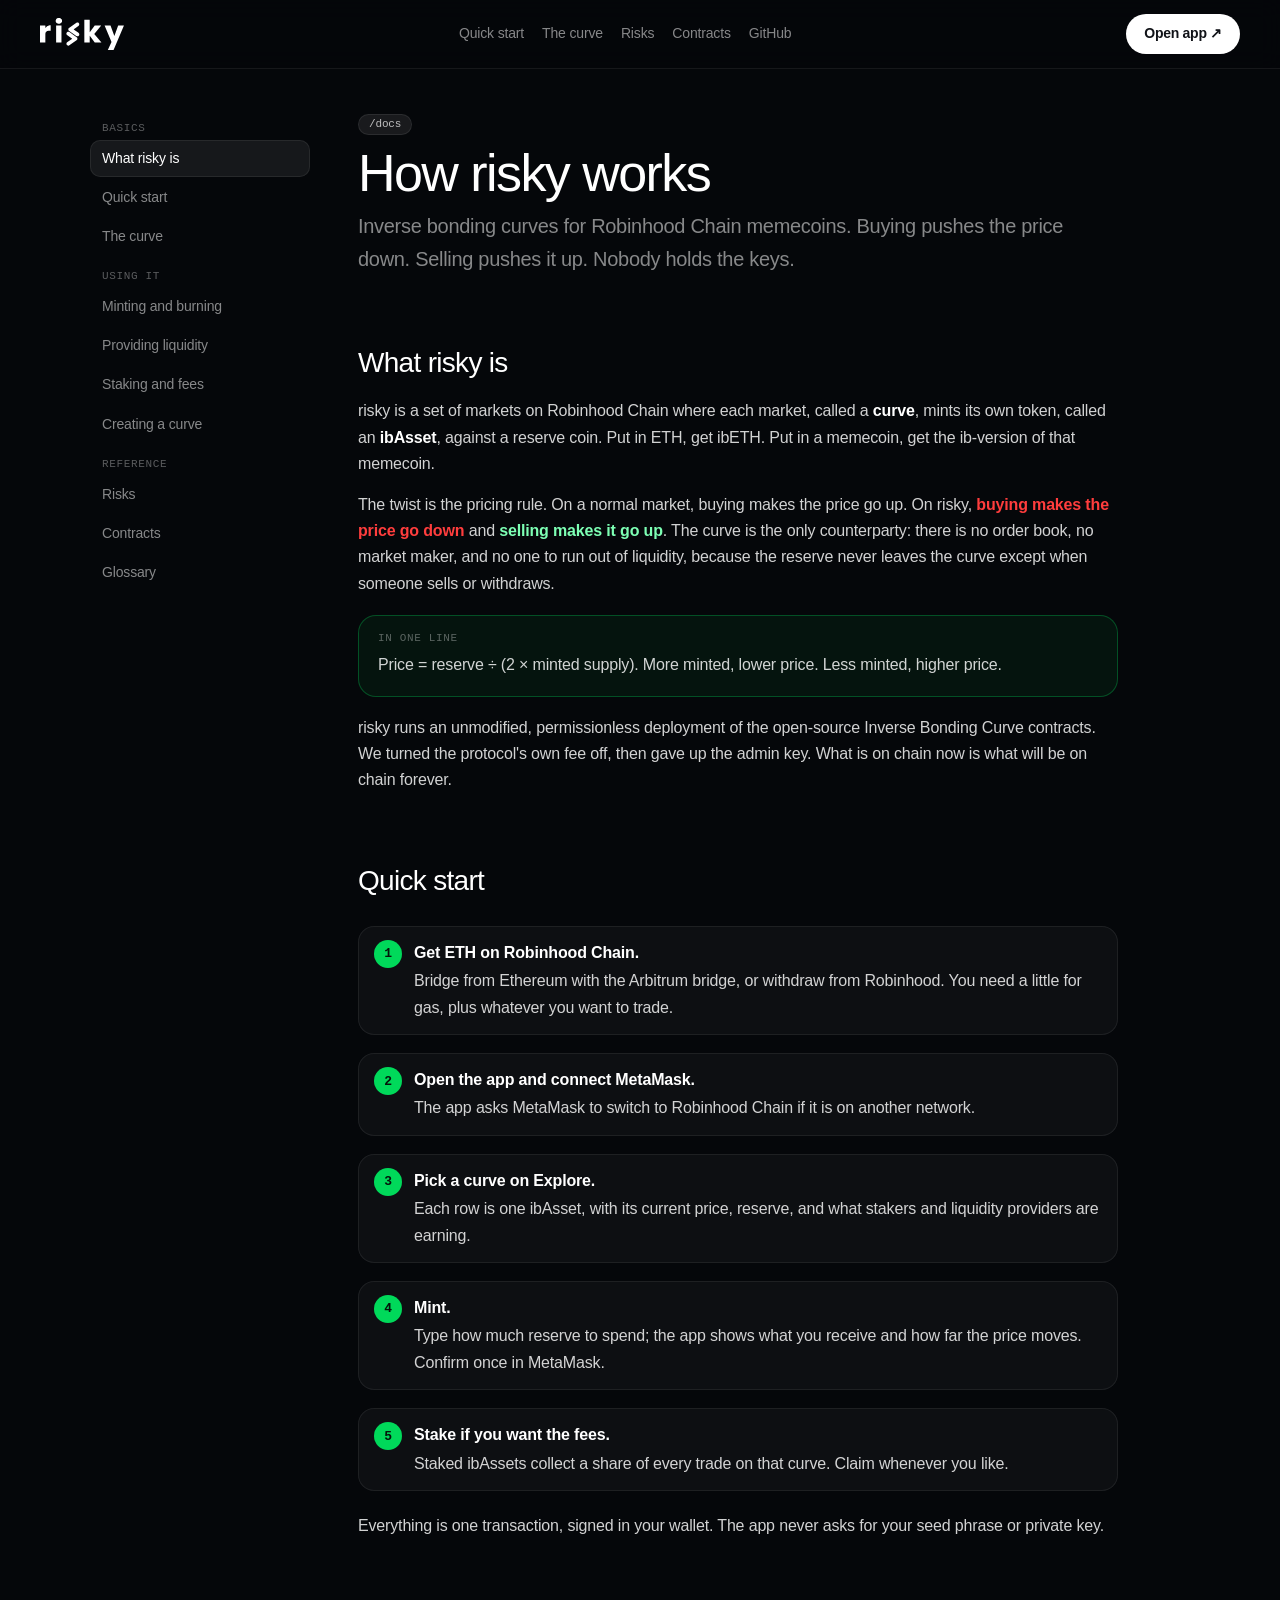
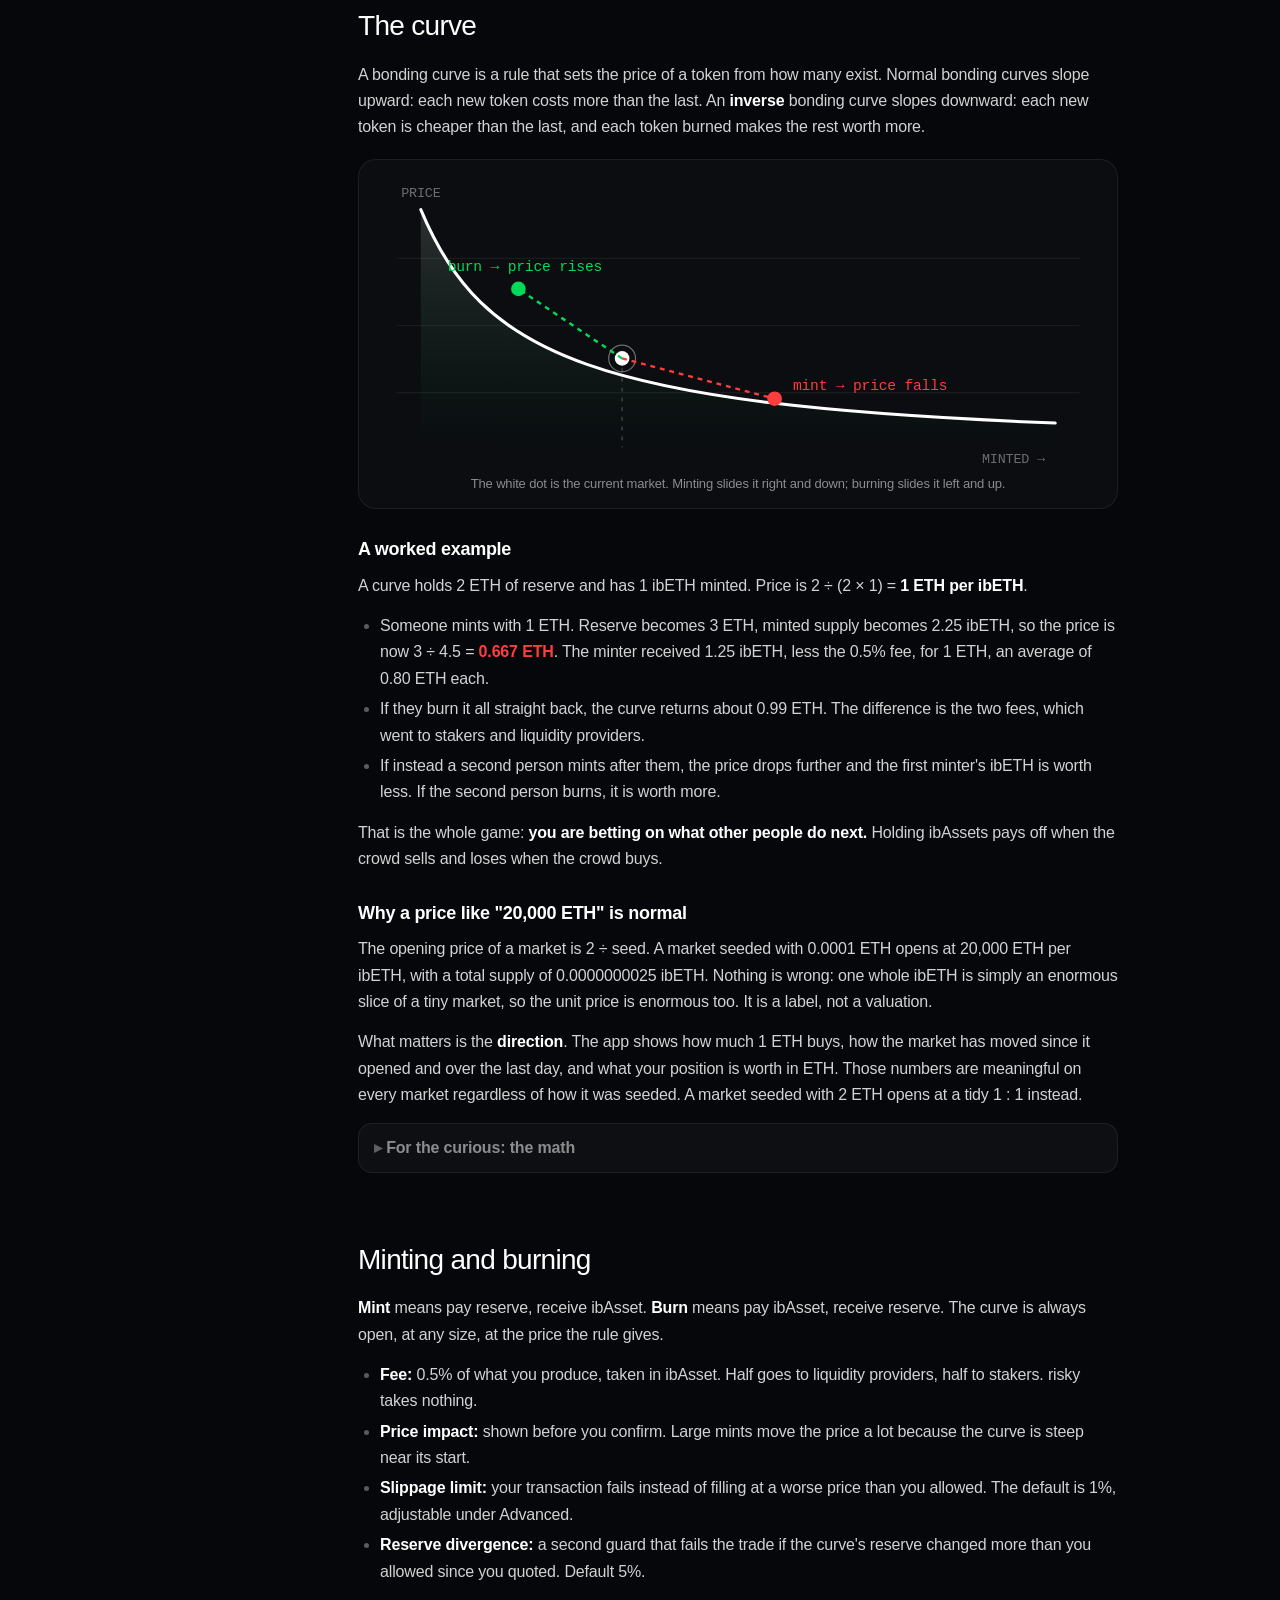
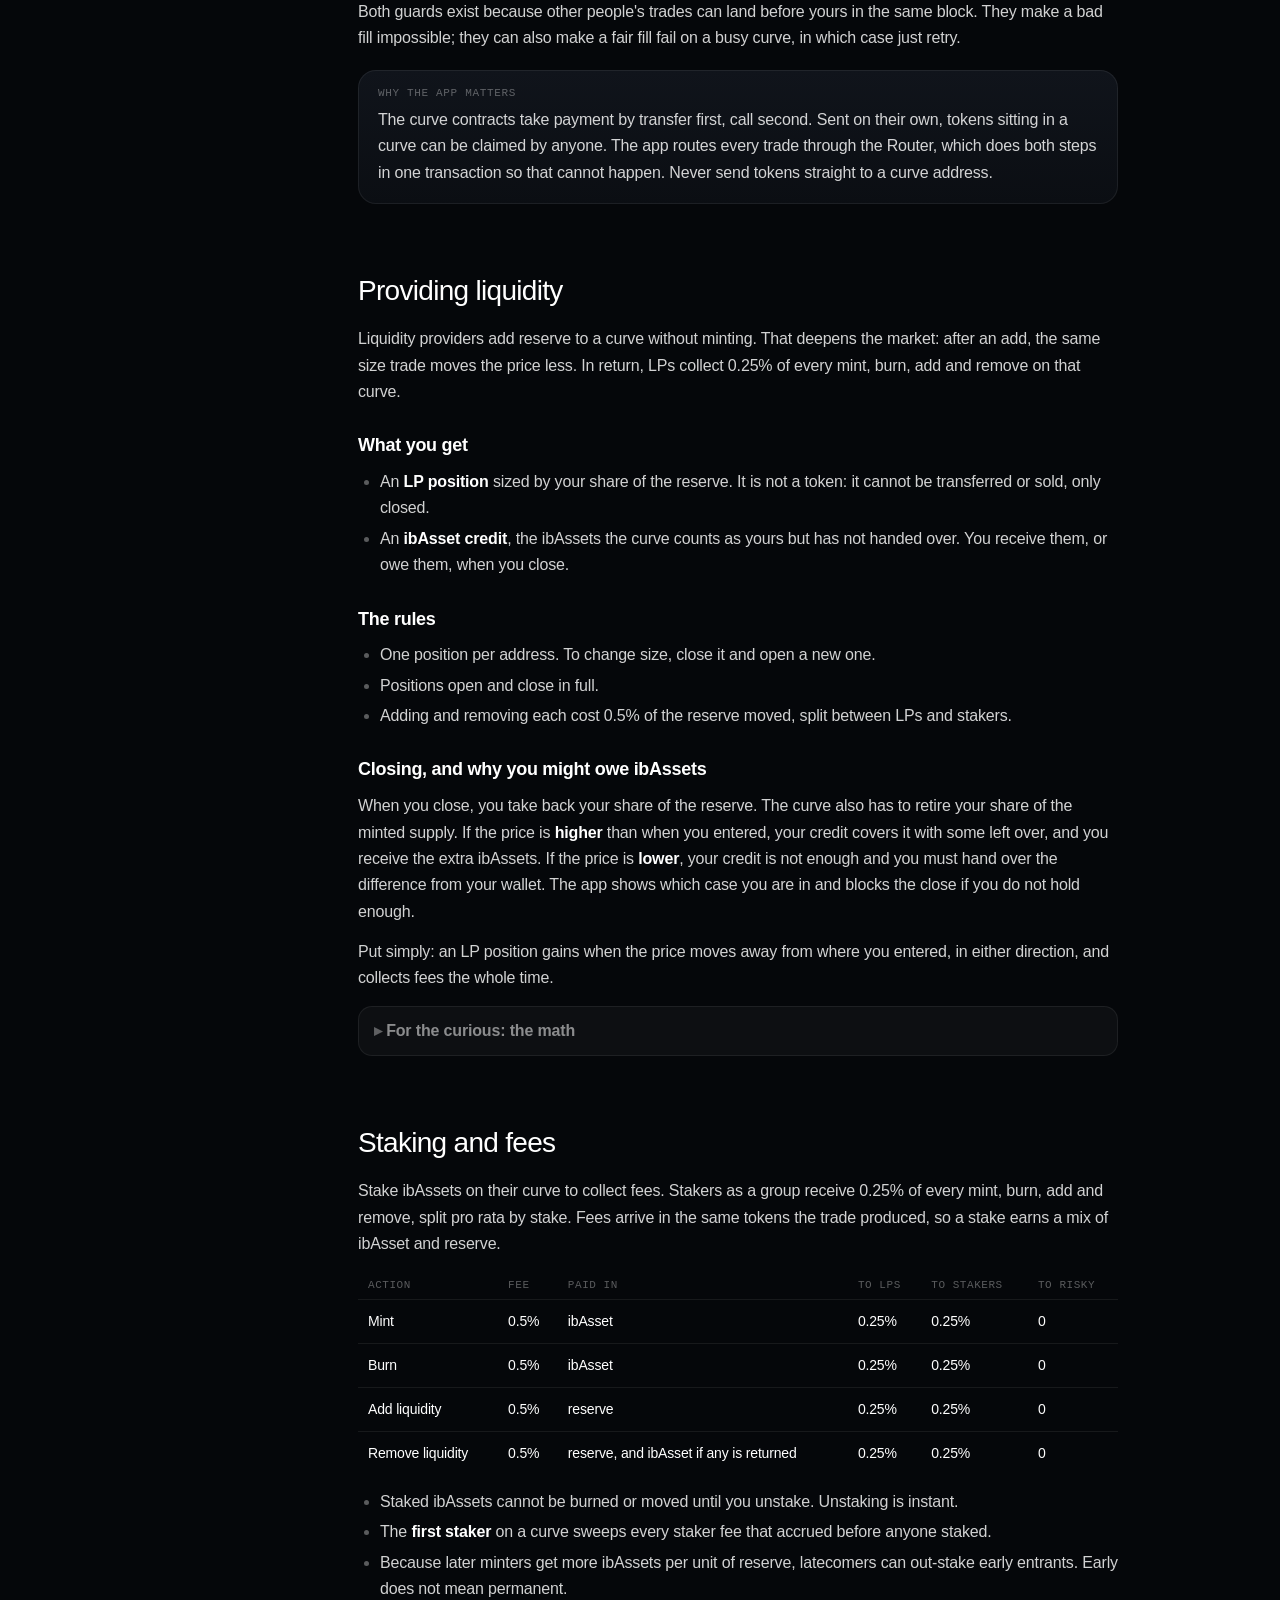
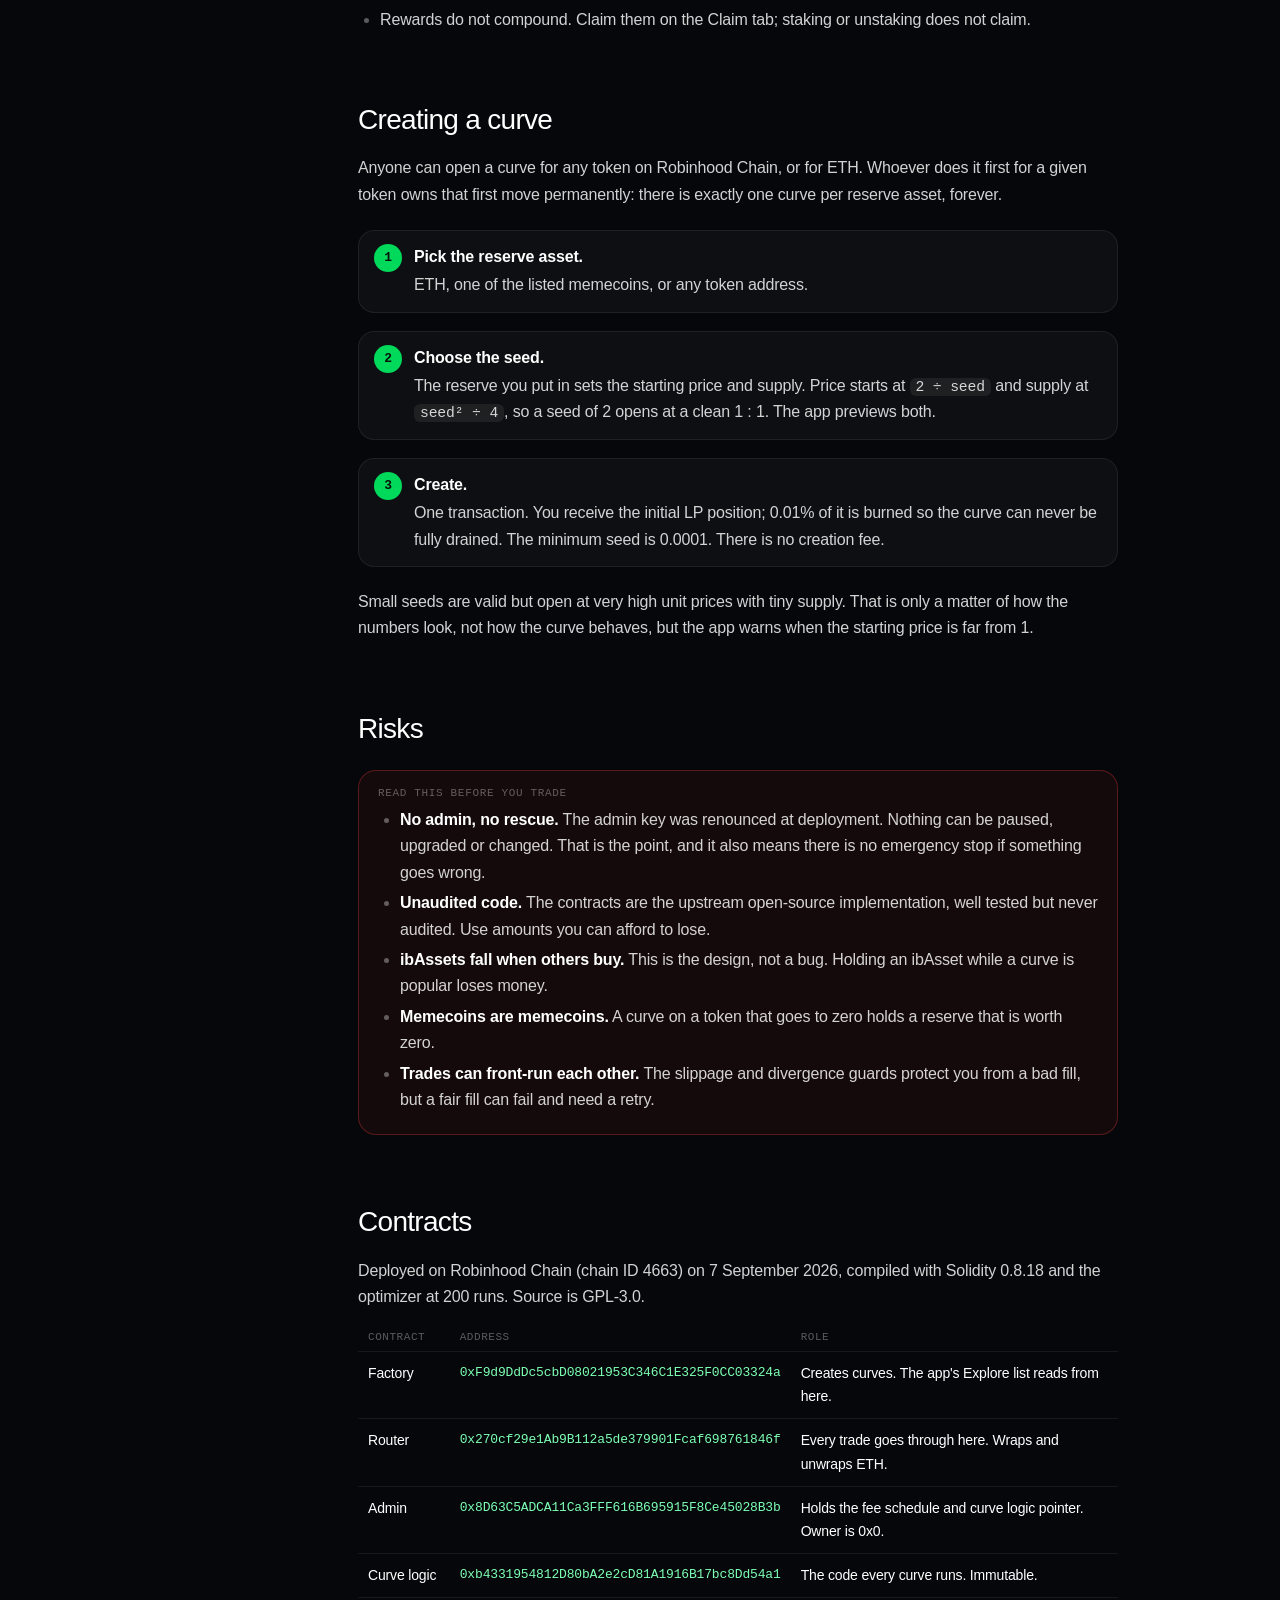
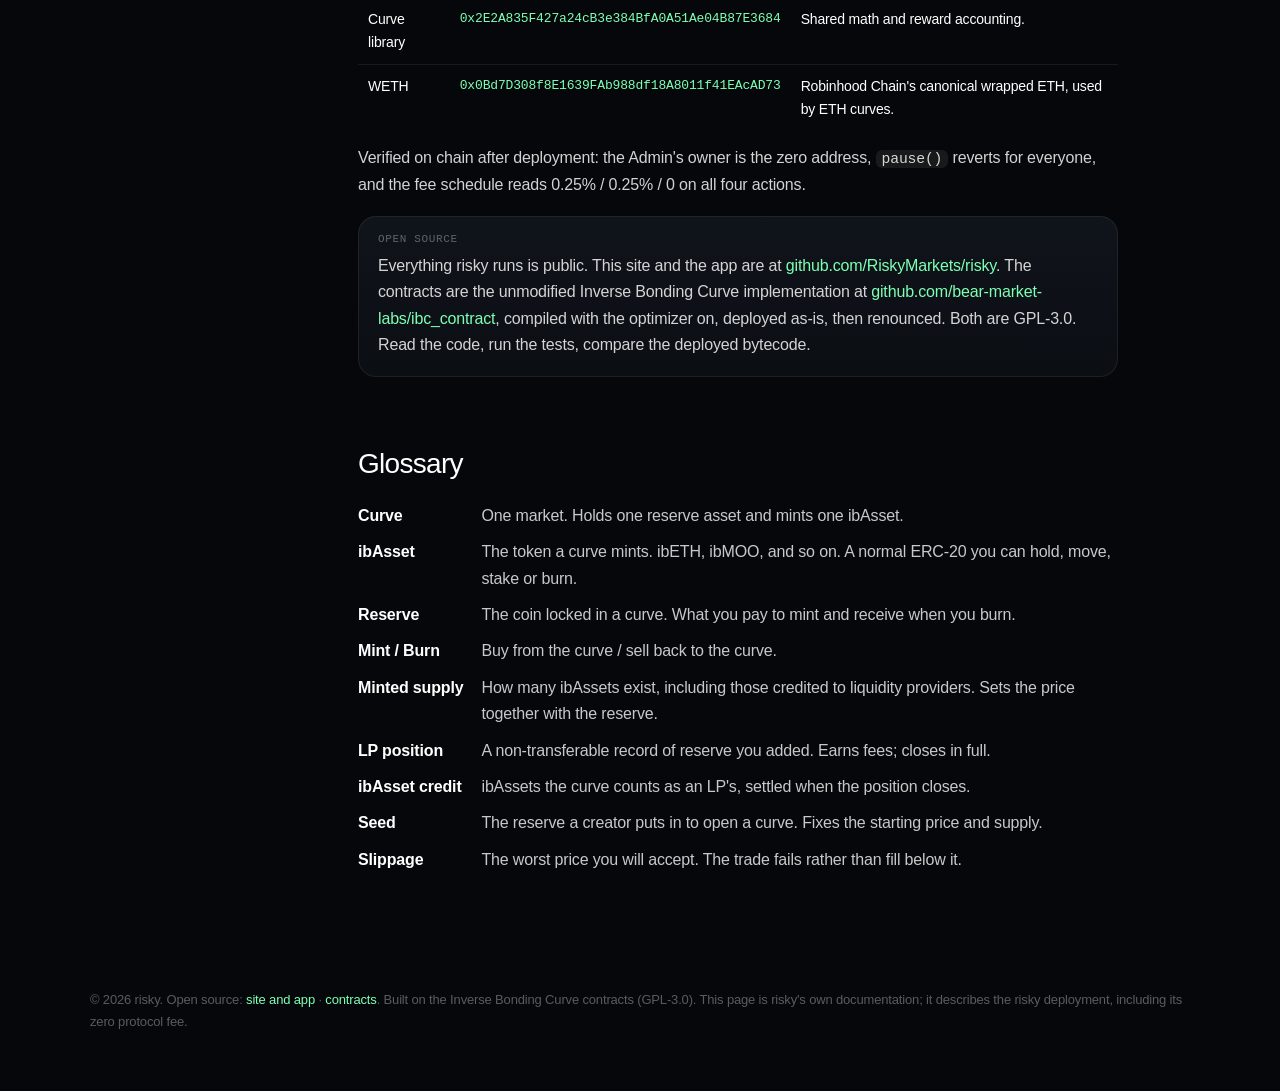
==== docs/index.html @ ff9a8897 "risky: landing page, app, and docs" ====
<!DOCTYPE html>
<html lang="en">
<head>
<meta charset="UTF-8" />
<meta name="viewport" content="width=device-width, initial-scale=1" />
<title>risky · Docs</title>
<meta name="description" content="How risky works: inverse bonding curves for Robinhood Chain memecoins, explained in plain language." />
<link rel="icon" href="../favicon.svg" type="image/svg+xml" />
<meta name="theme-color" content="#05070a" />
<style>
  :root { --green:#00d95a; --mint:#7dffb4; --red:#ff3d3d; --ink:#05070a; --panel:#0b0e13; --line:rgba(255,255,255,.07); --text:#fff; --dim:rgba(255,255,255,.52); --faint:rgba(255,255,255,.34);
    --sans:-apple-system,BlinkMacSystemFont,"Segoe UI",Inter,Helvetica,Arial,sans-serif; --mono:ui-monospace,SFMono-Regular,Menlo,monospace; }
  * { box-sizing:border-box; }
  body { margin:0; background:var(--ink); color:var(--text); font:16px/1.65 var(--sans); letter-spacing:-0.01em; -webkit-font-smoothing:antialiased; }
  a { color:var(--mint); text-decoration:none; } a:hover { text-decoration:underline; }
  .sprite { position:absolute; width:0; height:0; overflow:hidden; }
  .bar { position:sticky; top:0; z-index:5; display:flex; align-items:center; justify-content:space-between; gap:16px; padding:14px clamp(18px,4vw,40px); background:rgba(5,7,10,.85); backdrop-filter:blur(12px); border-bottom:1px solid var(--line); }
  .bar__logo svg { width:84px; height:auto; fill:#fff; display:block; }
  .bar__links { display:flex; gap:18px; font-size:14px; color:var(--dim); }
  .bar__links a { color:var(--dim); } .bar__links a:hover { color:#fff; text-decoration:none; }
  .btn { display:inline-flex; align-items:center; gap:8px; height:40px; padding:0 18px; border-radius:999px; background:#fff; color:#111318; font-weight:600; font-size:14px; letter-spacing:-0.02em; }
  .btn:hover { background:#f1f2f5; text-decoration:none; }
  .wrap { display:grid; grid-template-columns:220px minmax(0,1fr); gap:48px; max-width:1180px; margin:0 auto; padding:40px clamp(18px,4vw,40px) 100px; }
  .toc { position:sticky; top:84px; align-self:start; display:flex; flex-direction:column; gap:2px; font-size:14px; }
  .toc a { padding:7px 12px; border-radius:10px; color:var(--dim); } .toc a:hover { background:rgba(255,255,255,.05); color:#fff; text-decoration:none; }
  .toc a.is-active { color:#fff; background:rgba(255,255,255,.07); box-shadow:inset 0 0 0 1px var(--line); }
  .toc__head { margin:14px 12px 4px; font:500 11px/1 var(--mono); letter-spacing:.06em; text-transform:uppercase; color:var(--faint); }
  .doc { max-width:760px; }
  h1 { margin:0 0 8px; font-size:clamp(34px,4.5vw,52px); font-weight:500; letter-spacing:-0.03em; line-height:1.1; }
  .lede { font-size:20px; color:var(--dim); margin:0 0 40px; letter-spacing:-0.015em; }
  h2 { margin:56px 0 12px; padding-top:8px; font-size:28px; font-weight:500; letter-spacing:-0.025em; scroll-margin-top:90px; }
  h3 { margin:26px 0 8px; font-size:18px; font-weight:600; letter-spacing:-0.015em; }
  p { margin:0 0 14px; color:rgba(255,255,255,.82); }
  ul, ol { margin:0 0 14px; padding-left:22px; color:rgba(255,255,255,.82); } li { margin:4px 0; }
  li::marker { color:var(--faint); }
  b { font-weight:600; color:#fff; }
  code { font:0.92em var(--mono); padding:1px 6px; border-radius:6px; background:rgba(255,255,255,.07); }
  .kicker { display:inline-block; margin-bottom:10px; padding:5px 11px; border-radius:999px; background:rgba(255,255,255,.08); box-shadow:inset 0 0 0 1px rgba(255,255,255,.08); font:500 11px/1 var(--mono); color:rgba(255,255,255,.72); }
  .card { margin:18px 0; padding:18px 20px; border-radius:18px; background:linear-gradient(180deg,#10141b,var(--panel)); box-shadow:inset 0 0 0 1px var(--line); }
  .card--green { box-shadow:inset 0 0 0 1px rgba(0,217,90,.3); background:rgba(0,217,90,.06); }
  .card--red { box-shadow:inset 0 0 0 1px rgba(255,61,61,.3); background:rgba(255,61,61,.06); }
  .card p:last-child, .card ul:last-child { margin-bottom:0; }
  .card__label { font:500 11px/1 var(--mono); letter-spacing:.06em; text-transform:uppercase; color:var(--faint); margin-bottom:8px; }
  .steps { counter-reset:s; list-style:none; padding:0; margin:18px 0; display:grid; gap:10px; }
  .steps li { position:relative; padding:14px 16px 14px 56px; border-radius:16px; background:rgba(255,255,255,.035); box-shadow:inset 0 0 0 1px var(--line); }
  .steps li::before { counter-increment:s; content:counter(s); position:absolute; left:16px; top:14px; width:28px; height:28px; border-radius:50%; display:grid; place-items:center; background:var(--green); color:#04140a; font:700 13px/1 var(--mono); }
  .steps b { display:block; margin-bottom:2px; }
  .math { margin:14px 0; padding:14px 18px; border-radius:14px; background:#070a0e; box-shadow:inset 0 0 0 1px var(--line); font:15px/1.8 var(--mono); color:rgba(255,255,255,.85); overflow-x:auto; }
  .math small { display:block; color:var(--faint); font-family:var(--sans); font-size:13px; }
  details { margin:14px 0; border-radius:14px; background:rgba(255,255,255,.03); box-shadow:inset 0 0 0 1px var(--line); }
  summary { cursor:pointer; padding:12px 16px; font-weight:600; color:var(--dim); list-style:none; } summary::-webkit-details-marker { display:none; }
  summary::before { content:"▸ "; color:var(--faint); } details[open] summary::before { content:"▾ "; }
  details > :not(summary) { padding:0 16px; } details > :last-child:not(summary) { padding-bottom:14px; }
  table { width:100%; border-collapse:collapse; margin:14px 0; font-size:14px; }
  th { text-align:left; padding:8px 10px; font:500 11px/1 var(--mono); letter-spacing:.05em; text-transform:uppercase; color:var(--faint); border-bottom:1px solid var(--line); }
  td { padding:10px; border-bottom:1px solid var(--line); vertical-align:top; } td.mono { font-family:var(--mono); font-size:13px; }
  tr:last-child td { border-bottom:0; }
  .up { color:var(--mint); } .down { color:var(--red); }
  figure { margin:18px 0; padding:14px; border-radius:18px; background:rgba(255,255,255,.025); box-shadow:inset 0 0 0 1px var(--line); }
  figure svg { display:block; width:100%; height:auto; } figcaption { margin-top:8px; font-size:13px; color:var(--dim); text-align:center; }
  dl.gloss { display:grid; grid-template-columns:max-content 1fr; gap:10px 18px; } dl.gloss dt { font-weight:600; } dl.gloss dd { margin:0; color:rgba(255,255,255,.78); }
  footer { max-width:1180px; margin:0 auto; padding:0 clamp(18px,4vw,40px) 60px; color:var(--faint); font-size:13px; }
  @media (max-width:860px) { .wrap { grid-template-columns:minmax(0,1fr); gap:24px; } .toc { position:static; flex-direction:row; flex-wrap:wrap; } .toc__head { display:none; } dl.gloss { grid-template-columns:1fr; } }
</style>
</head>
<body>
<svg class="sprite" aria-hidden="true"><defs><g id="riskyMark"></g></defs></svg>

<header class="bar">
  <a class="bar__logo" href="../" aria-label="risky home"><svg viewBox="0 0 761 296" aria-hidden="true"><use href="#riskyMark" /></svg></a>
  <nav class="bar__links"><a href="#start">Quick start</a><a href="#curve">The curve</a><a href="#risks">Risks</a><a href="#contracts">Contracts</a><a href="https://github.com/RiskyMarkets/risky" target="_blank" rel="noopener">GitHub</a></nav>
  <a class="btn" href="../app/">Open app ↗</a>
</header>

<div class="wrap">
  <nav class="toc" id="toc">
    <span class="toc__head">Basics</span>
    <a href="#what">What risky is</a>
    <a href="#start">Quick start</a>
    <a href="#curve">The curve</a>
    <span class="toc__head">Using it</span>
    <a href="#mint">Minting and burning</a>
    <a href="#lp">Providing liquidity</a>
    <a href="#stake">Staking and fees</a>
    <a href="#create">Creating a curve</a>
    <span class="toc__head">Reference</span>
    <a href="#risks">Risks</a>
    <a href="#contracts">Contracts</a>
    <a href="#glossary">Glossary</a>
  </nav>

  <main class="doc">
    <span class="kicker">/docs</span>
    <h1>How risky works</h1>
    <p class="lede">Inverse bonding curves for Robinhood Chain memecoins. Buying pushes the price down. Selling pushes it up. Nobody holds the keys.</p>

    <h2 id="what">What risky is</h2>
    <p>risky is a set of markets on Robinhood Chain where each market, called a <b>curve</b>, mints its own token, called an <b>ibAsset</b>, against a reserve coin. Put in ETH, get ibETH. Put in a memecoin, get the ib-version of that memecoin.</p>
    <p>The twist is the pricing rule. On a normal market, buying makes the price go up. On risky, <b class="down">buying makes the price go down</b> and <b class="up">selling makes it go up</b>. The curve is the only counterparty: there is no order book, no market maker, and no one to run out of liquidity, because the reserve never leaves the curve except when someone sells or withdraws.</p>
    <div class="card card--green"><div class="card__label">In one line</div><p>Price = reserve ÷ (2 × minted supply). More minted, lower price. Less minted, higher price.</p></div>
    <p>risky runs an unmodified, permissionless deployment of the open-source Inverse Bonding Curve contracts. We turned the protocol's own fee off, then gave up the admin key. What is on chain now is what will be on chain forever.</p>

    <h2 id="start">Quick start</h2>
    <ol class="steps">
      <li><b>Get ETH on Robinhood Chain.</b> Bridge from Ethereum with the Arbitrum bridge, or withdraw from Robinhood. You need a little for gas, plus whatever you want to trade.</li>
      <li><b>Open the app and connect MetaMask.</b> The app asks MetaMask to switch to Robinhood Chain if it is on another network.</li>
      <li><b>Pick a curve on Explore.</b> Each row is one ibAsset, with its current price, reserve, and what stakers and liquidity providers are earning.</li>
      <li><b>Mint.</b> Type how much reserve to spend; the app shows what you receive and how far the price moves. Confirm once in MetaMask.</li>
      <li><b>Stake if you want the fees.</b> Staked ibAssets collect a share of every trade on that curve. Claim whenever you like.</li>
    </ol>
    <p>Everything is one transaction, signed in your wallet. The app never asks for your seed phrase or private key.</p>

    <h2 id="curve">The curve</h2>
    <p>A bonding curve is a rule that sets the price of a token from how many exist. Normal bonding curves slope upward: each new token costs more than the last. An <b>inverse</b> bonding curve slopes downward: each new token is cheaper than the last, and each token burned makes the rest worth more.</p>
    <figure>
      <svg viewBox="0 0 600 240" aria-hidden="true">
        <defs><linearGradient id="g" x1="0" y1="0" x2="0" y2="1"><stop offset="0" stop-color="#fff" stop-opacity=".14"/><stop offset="1" stop-color="#00d95a" stop-opacity="0"/></linearGradient></defs>
        <g stroke="rgba(255,255,255,.06)"><line x1="20" x2="580" y1="70" y2="70"/><line x1="20" x2="580" y1="125" y2="125"/><line x1="20" x2="580" y1="180" y2="180"/></g>
        <path d="M40 30 C 90 150, 180 190, 560 205 L560 225 L40 225 Z" fill="url(#g)"/>
        <path d="M40 30 C 90 150, 180 190, 560 205" fill="none" stroke="#fff" stroke-width="2.5" stroke-linecap="round"/>
        <line x1="205" y1="152" x2="205" y2="225" stroke="rgba(255,255,255,.25)" stroke-dasharray="3 5"/>
        <circle cx="205" cy="152" r="6" fill="#fff"/><circle cx="205" cy="152" r="11" fill="none" stroke="rgba(255,255,255,.4)"/>
        <line x1="205" y1="152" x2="330" y2="185" stroke="#ff3d3d" stroke-width="2" stroke-dasharray="4 4"/><circle cx="330" cy="185" r="6" fill="#ff3d3d"/>
        <text x="345" y="178" fill="#ff3d3d" font-size="12" font-family="ui-monospace,Menlo,monospace">mint → price falls</text>
        <line x1="205" y1="152" x2="120" y2="95" stroke="#00d95a" stroke-width="2" stroke-dasharray="4 4"/><circle cx="120" cy="95" r="6" fill="#00d95a"/>
        <text x="62" y="80" fill="#00d95a" font-size="12" font-family="ui-monospace,Menlo,monospace">burn → price rises</text>
        <text x="24" y="20" fill="rgba(255,255,255,.4)" font-size="11" font-family="ui-monospace,Menlo,monospace">PRICE</text>
        <text x="500" y="238" fill="rgba(255,255,255,.4)" font-size="11" font-family="ui-monospace,Menlo,monospace">MINTED →</text>
      </svg>
      <figcaption>The white dot is the current market. Minting slides it right and down; burning slides it left and up.</figcaption>
    </figure>
    <h3>A worked example</h3>
    <p>A curve holds 2 ETH of reserve and has 1 ibETH minted. Price is 2 ÷ (2 × 1) = <b>1 ETH per ibETH</b>.</p>
    <ul>
      <li>Someone mints with 1 ETH. Reserve becomes 3 ETH, minted supply becomes 2.25 ibETH, so the price is now 3 ÷ 4.5 = <b class="down">0.667 ETH</b>. The minter received 1.25 ibETH, less the 0.5% fee, for 1 ETH, an average of 0.80 ETH each.</li>
      <li>If they burn it all straight back, the curve returns about 0.99 ETH. The difference is the two fees, which went to stakers and liquidity providers.</li>
      <li>If instead a second person mints after them, the price drops further and the first minter's ibETH is worth less. If the second person burns, it is worth more.</li>
    </ul>
    <p>That is the whole game: <b>you are betting on what other people do next.</b> Holding ibAssets pays off when the crowd sells and loses when the crowd buys.</p>
    <h3>Why a price like "20,000 ETH" is normal</h3>
    <p>The opening price of a market is 2 ÷ seed. A market seeded with 0.0001 ETH opens at 20,000 ETH per ibETH, with a total supply of 0.0000000025 ibETH. Nothing is wrong: one whole ibETH is simply an enormous slice of a tiny market, so the unit price is enormous too. It is a label, not a valuation.</p>
    <p>What matters is the <b>direction</b>. The app shows how much 1 ETH buys, how the market has moved since it opened and over the last day, and what your position is worth in ETH. Those numbers are meaningful on every market regardless of how it was seeded. A market seeded with 2 ETH opens at a tidy 1 : 1 instead.</p>
    <details><summary>For the curious: the math</summary>
      <p>Every risky curve uses a utilization of ½, which fixes the shape. With reserve <code>R</code> and minted supply <code>S</code>:</p>
      <div class="math">price = R ÷ (2·S)<br>invariant = R ÷ √S &nbsp;<small>unchanged by mints and burns; updated by liquidity moves</small></div>
      <p>Minting with <code>ΔR</code> reserve creates <code>ΔS = S·((1 + ΔR/R)² − 1)</code> new ibAssets. Burning <code>ΔS</code> ibAssets returns <code>ΔR = R·(1 − √(1 − ΔS/S))</code> reserve. Both are exactly what the app quotes before the fee.</p>
    </details>

    <h2 id="mint">Minting and burning</h2>
    <p><b>Mint</b> means pay reserve, receive ibAsset. <b>Burn</b> means pay ibAsset, receive reserve. The curve is always open, at any size, at the price the rule gives.</p>
    <ul>
      <li><b>Fee:</b> 0.5% of what you produce, taken in ibAsset. Half goes to liquidity providers, half to stakers. risky takes nothing.</li>
      <li><b>Price impact:</b> shown before you confirm. Large mints move the price a lot because the curve is steep near its start.</li>
      <li><b>Slippage limit:</b> your transaction fails instead of filling at a worse price than you allowed. The default is 1%, adjustable under Advanced.</li>
      <li><b>Reserve divergence:</b> a second guard that fails the trade if the curve's reserve changed more than you allowed since you quoted. Default 5%.</li>
    </ul>
    <p>Both guards exist because other people's trades can land before yours in the same block. They make a bad fill impossible; they can also make a fair fill fail on a busy curve, in which case just retry.</p>
    <div class="card"><div class="card__label">Why the app matters</div><p>The curve contracts take payment by transfer first, call second. Sent on their own, tokens sitting in a curve can be claimed by anyone. The app routes every trade through the Router, which does both steps in one transaction so that cannot happen. Never send tokens straight to a curve address.</p></div>

    <h2 id="lp">Providing liquidity</h2>
    <p>Liquidity providers add reserve to a curve without minting. That deepens the market: after an add, the same size trade moves the price less. In return, LPs collect 0.25% of every mint, burn, add and remove on that curve.</p>
    <h3>What you get</h3>
    <ul>
      <li>An <b>LP position</b> sized by your share of the reserve. It is not a token: it cannot be transferred or sold, only closed.</li>
      <li>An <b>ibAsset credit</b>, the ibAssets the curve counts as yours but has not handed over. You receive them, or owe them, when you close.</li>
    </ul>
    <h3>The rules</h3>
    <ul>
      <li>One position per address. To change size, close it and open a new one.</li>
      <li>Positions open and close in full.</li>
      <li>Adding and removing each cost 0.5% of the reserve moved, split between LPs and stakers.</li>
    </ul>
    <h3>Closing, and why you might owe ibAssets</h3>
    <p>When you close, you take back your share of the reserve. The curve also has to retire your share of the minted supply. If the price is <b>higher</b> than when you entered, your credit covers it with some left over, and you receive the extra ibAssets. If the price is <b>lower</b>, your credit is not enough and you must hand over the difference from your wallet. The app shows which case you are in and blocks the close if you do not hold enough.</p>
    <p>Put simply: an LP position gains when the price moves away from where you entered, in either direction, and collects fees the whole time.</p>
    <details><summary>For the curious: the math</summary>
      <p>Adding <code>ΔR</code> reserve to a curve with total LP supply <code>L</code> mints <code>ΔL = (ΔR/R)·L</code> LP units and credits <code>ΔS = (ΔR/R)·S</code> ibAssets. Price does not change. Closing <code>ΔL</code> returns <code>(ΔL/L)·R</code> reserve and retires <code>(ΔL/L)·S</code> ibAssets; the gap between that and your credit is what you receive or owe.</p>
    </details>

    <h2 id="stake">Staking and fees</h2>
    <p>Stake ibAssets on their curve to collect fees. Stakers as a group receive 0.25% of every mint, burn, add and remove, split pro rata by stake. Fees arrive in the same tokens the trade produced, so a stake earns a mix of ibAsset and reserve.</p>
    <table>
      <thead><tr><th>Action</th><th>Fee</th><th>Paid in</th><th>To LPs</th><th>To stakers</th><th>To risky</th></tr></thead>
      <tbody>
        <tr><td>Mint</td><td>0.5%</td><td>ibAsset</td><td>0.25%</td><td>0.25%</td><td>0</td></tr>
        <tr><td>Burn</td><td>0.5%</td><td>ibAsset</td><td>0.25%</td><td>0.25%</td><td>0</td></tr>
        <tr><td>Add liquidity</td><td>0.5%</td><td>reserve</td><td>0.25%</td><td>0.25%</td><td>0</td></tr>
        <tr><td>Remove liquidity</td><td>0.5%</td><td>reserve, and ibAsset if any is returned</td><td>0.25%</td><td>0.25%</td><td>0</td></tr>
      </tbody>
    </table>
    <ul>
      <li>Staked ibAssets cannot be burned or moved until you unstake. Unstaking is instant.</li>
      <li>The <b>first staker</b> on a curve sweeps every staker fee that accrued before anyone staked.</li>
      <li>Because later minters get more ibAssets per unit of reserve, latecomers can out-stake early entrants. Early does not mean permanent.</li>
      <li>Rewards do not compound. Claim them on the Claim tab; staking or unstaking does not claim.</li>
    </ul>

    <h2 id="create">Creating a curve</h2>
    <p>Anyone can open a curve for any token on Robinhood Chain, or for ETH. Whoever does it first for a given token owns that first move permanently: there is exactly one curve per reserve asset, forever.</p>
    <ol class="steps">
      <li><b>Pick the reserve asset.</b> ETH, one of the listed memecoins, or any token address.</li>
      <li><b>Choose the seed.</b> The reserve you put in sets the starting price and supply. Price starts at <code>2 ÷ seed</code> and supply at <code>seed² ÷ 4</code>, so a seed of 2 opens at a clean 1 : 1. The app previews both.</li>
      <li><b>Create.</b> One transaction. You receive the initial LP position; 0.01% of it is burned so the curve can never be fully drained. The minimum seed is 0.0001. There is no creation fee.</li>
    </ol>
    <p>Small seeds are valid but open at very high unit prices with tiny supply. That is only a matter of how the numbers look, not how the curve behaves, but the app warns when the starting price is far from 1.</p>

    <h2 id="risks">Risks</h2>
    <div class="card card--red"><div class="card__label">Read this before you trade</div>
      <ul>
        <li><b>No admin, no rescue.</b> The admin key was renounced at deployment. Nothing can be paused, upgraded or changed. That is the point, and it also means there is no emergency stop if something goes wrong.</li>
        <li><b>Unaudited code.</b> The contracts are the upstream open-source implementation, well tested but never audited. Use amounts you can afford to lose.</li>
        <li><b>ibAssets fall when others buy.</b> This is the design, not a bug. Holding an ibAsset while a curve is popular loses money.</li>
        <li><b>Memecoins are memecoins.</b> A curve on a token that goes to zero holds a reserve that is worth zero.</li>
        <li><b>Trades can front-run each other.</b> The slippage and divergence guards protect you from a bad fill, but a fair fill can fail and need a retry.</li>
      </ul>
    </div>

    <h2 id="contracts">Contracts</h2>
    <p>Deployed on Robinhood Chain (chain ID 4663) on 7 September 2026, compiled with Solidity 0.8.18 and the optimizer at 200 runs. Source is GPL-3.0.</p>
    <table>
      <thead><tr><th>Contract</th><th>Address</th><th>Role</th></tr></thead>
      <tbody>
        <tr><td>Factory</td><td class="mono"><a href="https://robinhoodchain.blockscout.com/address/0xF9d9DdDc5cbD08021953C346C1E325F0CC03324a">0xF9d9DdDc5cbD08021953C346C1E325F0CC03324a</a></td><td>Creates curves. The app's Explore list reads from here.</td></tr>
        <tr><td>Router</td><td class="mono"><a href="https://robinhoodchain.blockscout.com/address/0x270cf29e1Ab9B112a5de379901Fcaf698761846f">0x270cf29e1Ab9B112a5de379901Fcaf698761846f</a></td><td>Every trade goes through here. Wraps and unwraps ETH.</td></tr>
        <tr><td>Admin</td><td class="mono"><a href="https://robinhoodchain.blockscout.com/address/0x8D63C5ADCA11Ca3FFF616B695915F8Ce45028B3b">0x8D63C5ADCA11Ca3FFF616B695915F8Ce45028B3b</a></td><td>Holds the fee schedule and curve logic pointer. Owner is 0x0.</td></tr>
        <tr><td>Curve logic</td><td class="mono"><a href="https://robinhoodchain.blockscout.com/address/0xb4331954812D80bA2e2cD81A1916B17bc8Dd54a1">0xb4331954812D80bA2e2cD81A1916B17bc8Dd54a1</a></td><td>The code every curve runs. Immutable.</td></tr>
        <tr><td>Curve library</td><td class="mono"><a href="https://robinhoodchain.blockscout.com/address/0x2E2A835F427a24cB3e384BfA0A51Ae04B87E3684">0x2E2A835F427a24cB3e384BfA0A51Ae04B87E3684</a></td><td>Shared math and reward accounting.</td></tr>
        <tr><td>WETH</td><td class="mono"><a href="https://robinhoodchain.blockscout.com/address/0x0Bd7D308f8E1639FAb988df18A8011f41EAcAD73">0x0Bd7D308f8E1639FAb988df18A8011f41EAcAD73</a></td><td>Robinhood Chain's canonical wrapped ETH, used by ETH curves.</td></tr>
      </tbody>
    </table>
    <p>Verified on chain after deployment: the Admin's owner is the zero address, <code>pause()</code> reverts for everyone, and the fee schedule reads 0.25% / 0.25% / 0 on all four actions.</p>
    <div class="card"><div class="card__label">Open source</div>
      <p>Everything risky runs is public. This site and the app are at <a href="https://github.com/RiskyMarkets/risky">github.com/RiskyMarkets/risky</a>. The contracts are the unmodified Inverse Bonding Curve implementation at <a href="https://github.com/bear-market-labs/ibc_contract">github.com/bear-market-labs/ibc_contract</a>, compiled with the optimizer on, deployed as-is, then renounced. Both are GPL-3.0. Read the code, run the tests, compare the deployed bytecode.</p></div>

    <h2 id="glossary">Glossary</h2>
    <dl class="gloss">
      <dt>Curve</dt><dd>One market. Holds one reserve asset and mints one ibAsset.</dd>
      <dt>ibAsset</dt><dd>The token a curve mints. ibETH, ibMOO, and so on. A normal ERC-20 you can hold, move, stake or burn.</dd>
      <dt>Reserve</dt><dd>The coin locked in a curve. What you pay to mint and receive when you burn.</dd>
      <dt>Mint / Burn</dt><dd>Buy from the curve / sell back to the curve.</dd>
      <dt>Minted supply</dt><dd>How many ibAssets exist, including those credited to liquidity providers. Sets the price together with the reserve.</dd>
      <dt>LP position</dt><dd>A non-transferable record of reserve you added. Earns fees; closes in full.</dd>
      <dt>ibAsset credit</dt><dd>ibAssets the curve counts as an LP's, settled when the position closes.</dd>
      <dt>Seed</dt><dd>The reserve a creator puts in to open a curve. Fixes the starting price and supply.</dd>
      <dt>Slippage</dt><dd>The worst price you will accept. The trade fails rather than fill below it.</dd>
    </dl>
  </main>
</div>
<footer>© 2026 risky. Open source: <a href="https://github.com/RiskyMarkets/risky">site and app</a> · <a href="https://github.com/bear-market-labs/ibc_contract">contracts</a>. Built on the Inverse Bonding Curve contracts (GPL-3.0). This page is risky's own documentation; it describes the risky deployment, including its zero protocol fee.</footer>

<script type="module">
  import { buildRiskyMark } from '../scripts/risky-mark.js';
  buildRiskyMark();
  const links = [...document.querySelectorAll('#toc a')];
  const heads = links.map((a) => document.querySelector(a.getAttribute('href'))).filter(Boolean);
  function mark() {
    let cur = heads[0];
    for (const h of heads) if (h.getBoundingClientRect().top < 120) cur = h;
    links.forEach((a) => a.classList.toggle('is-active', a.getAttribute('href') === '#' + cur.id));
  }
  mark(); addEventListener('scroll', mark, { passive: true });
</script>
</body>
</html>
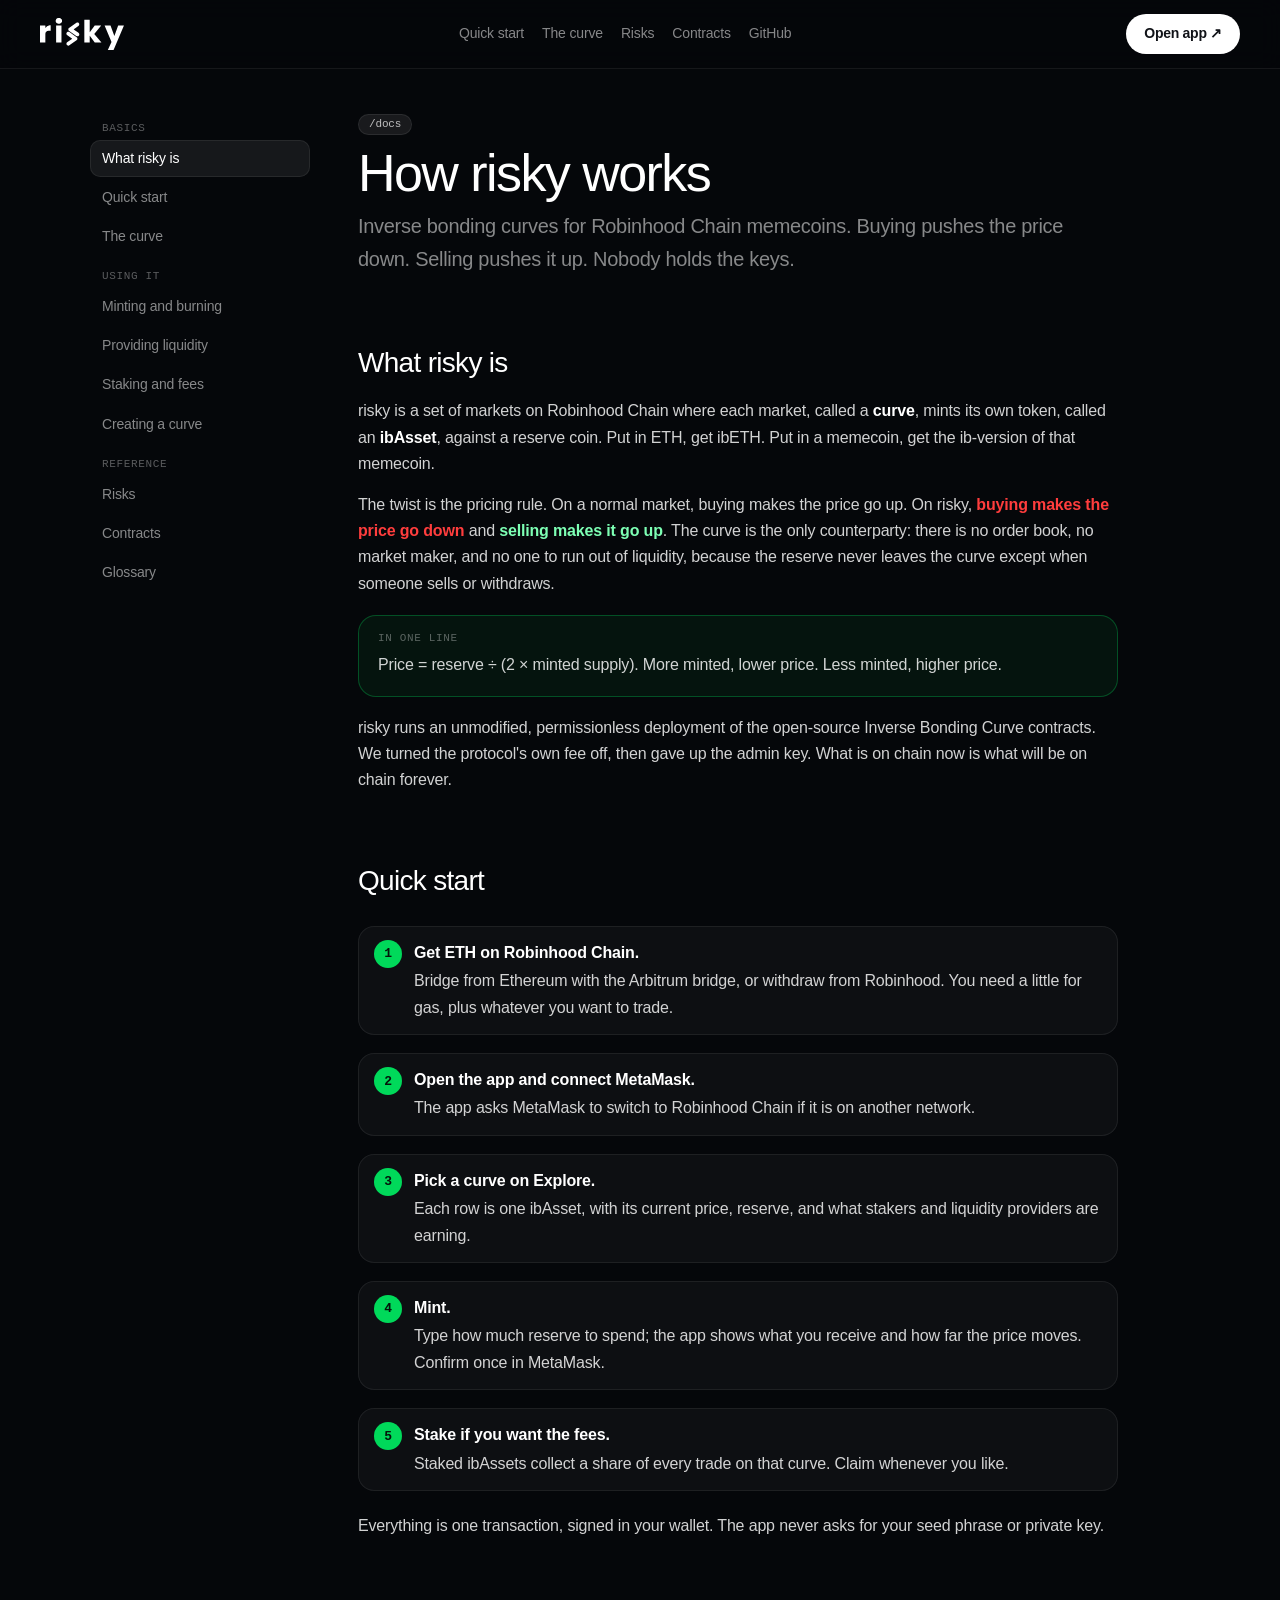
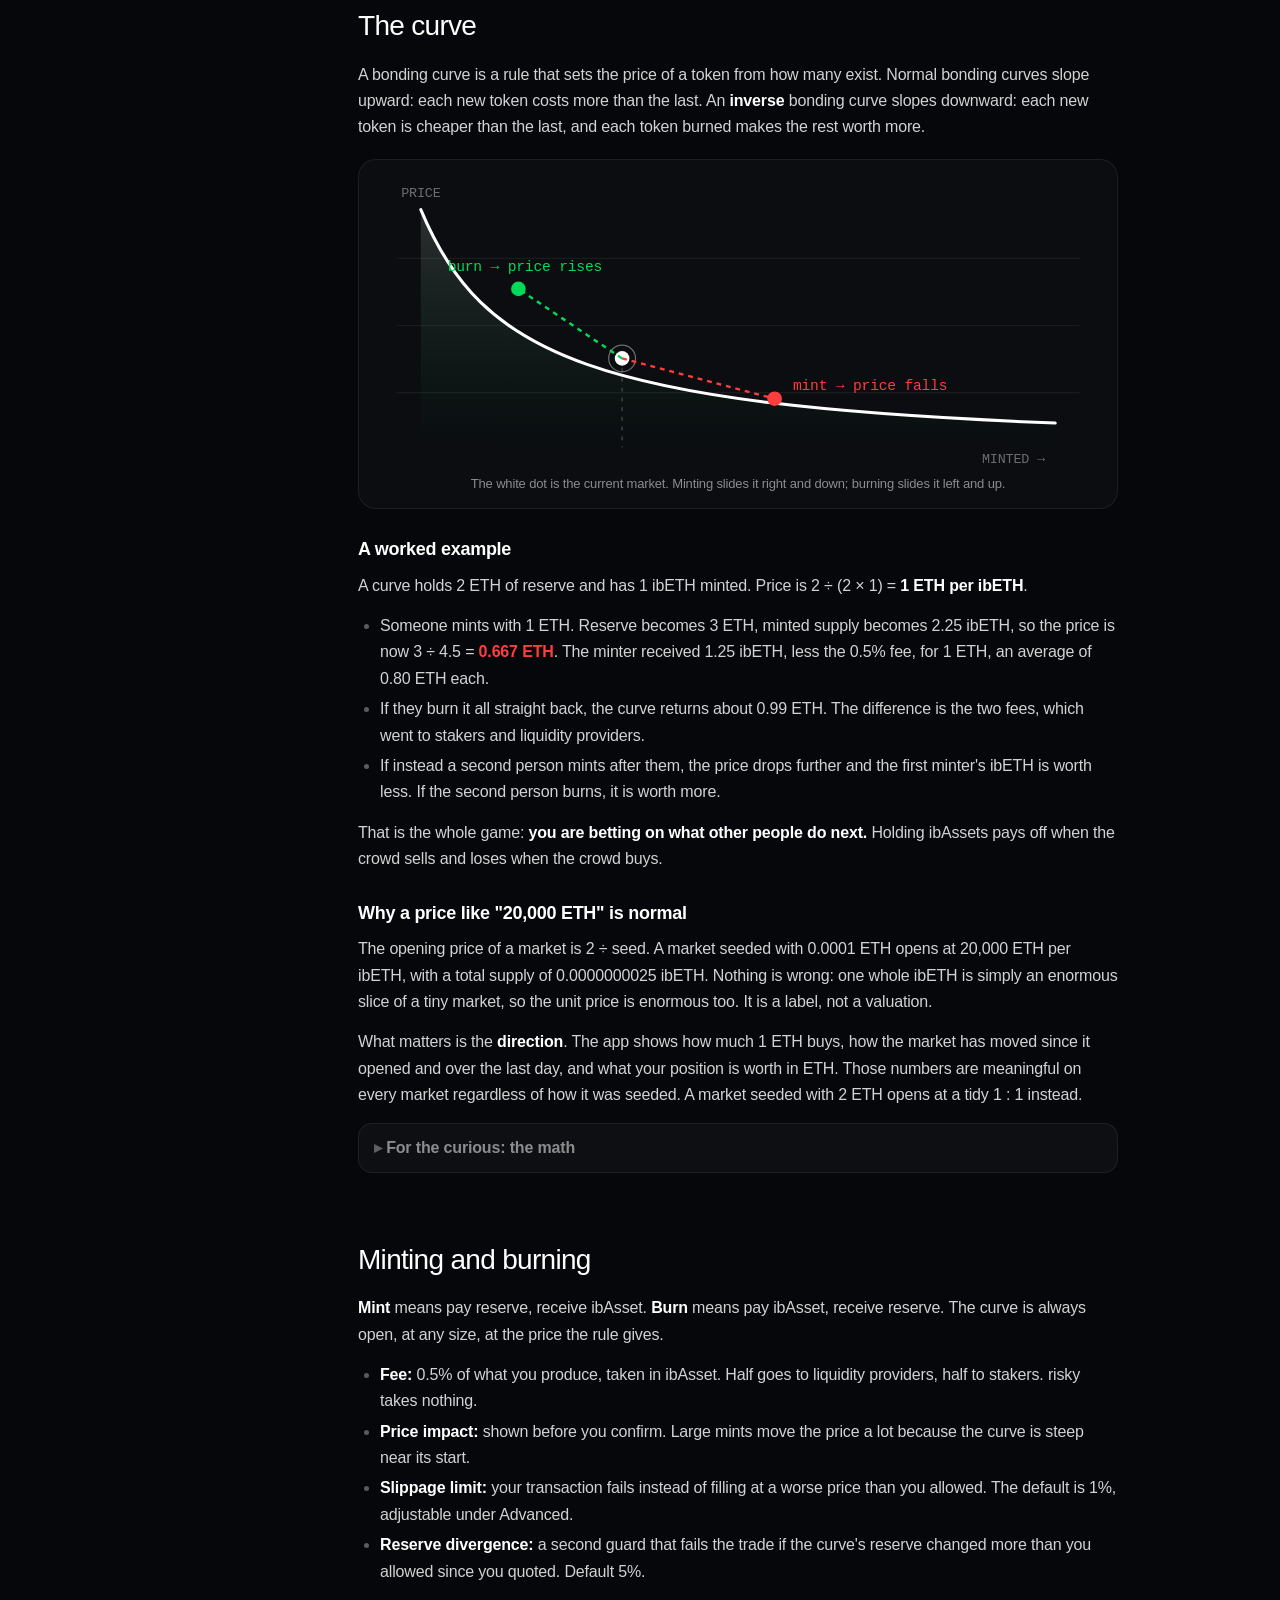
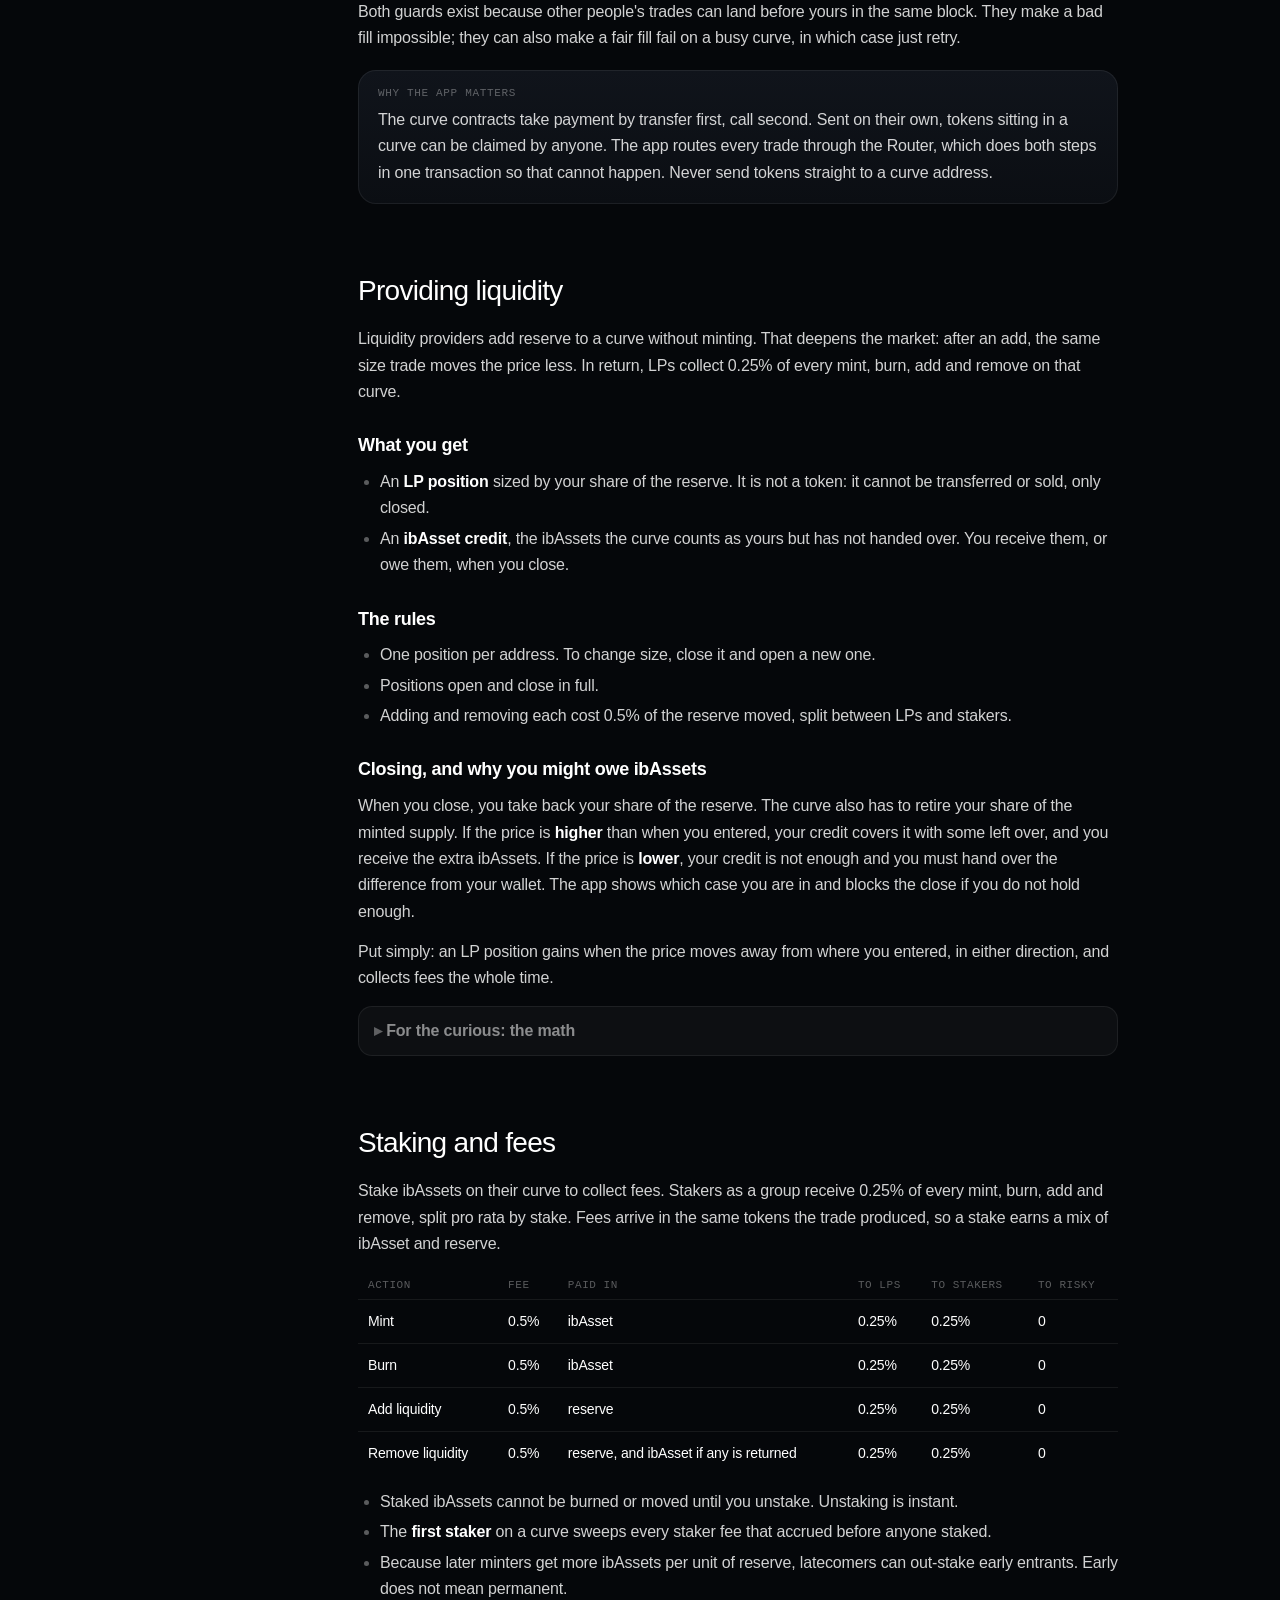
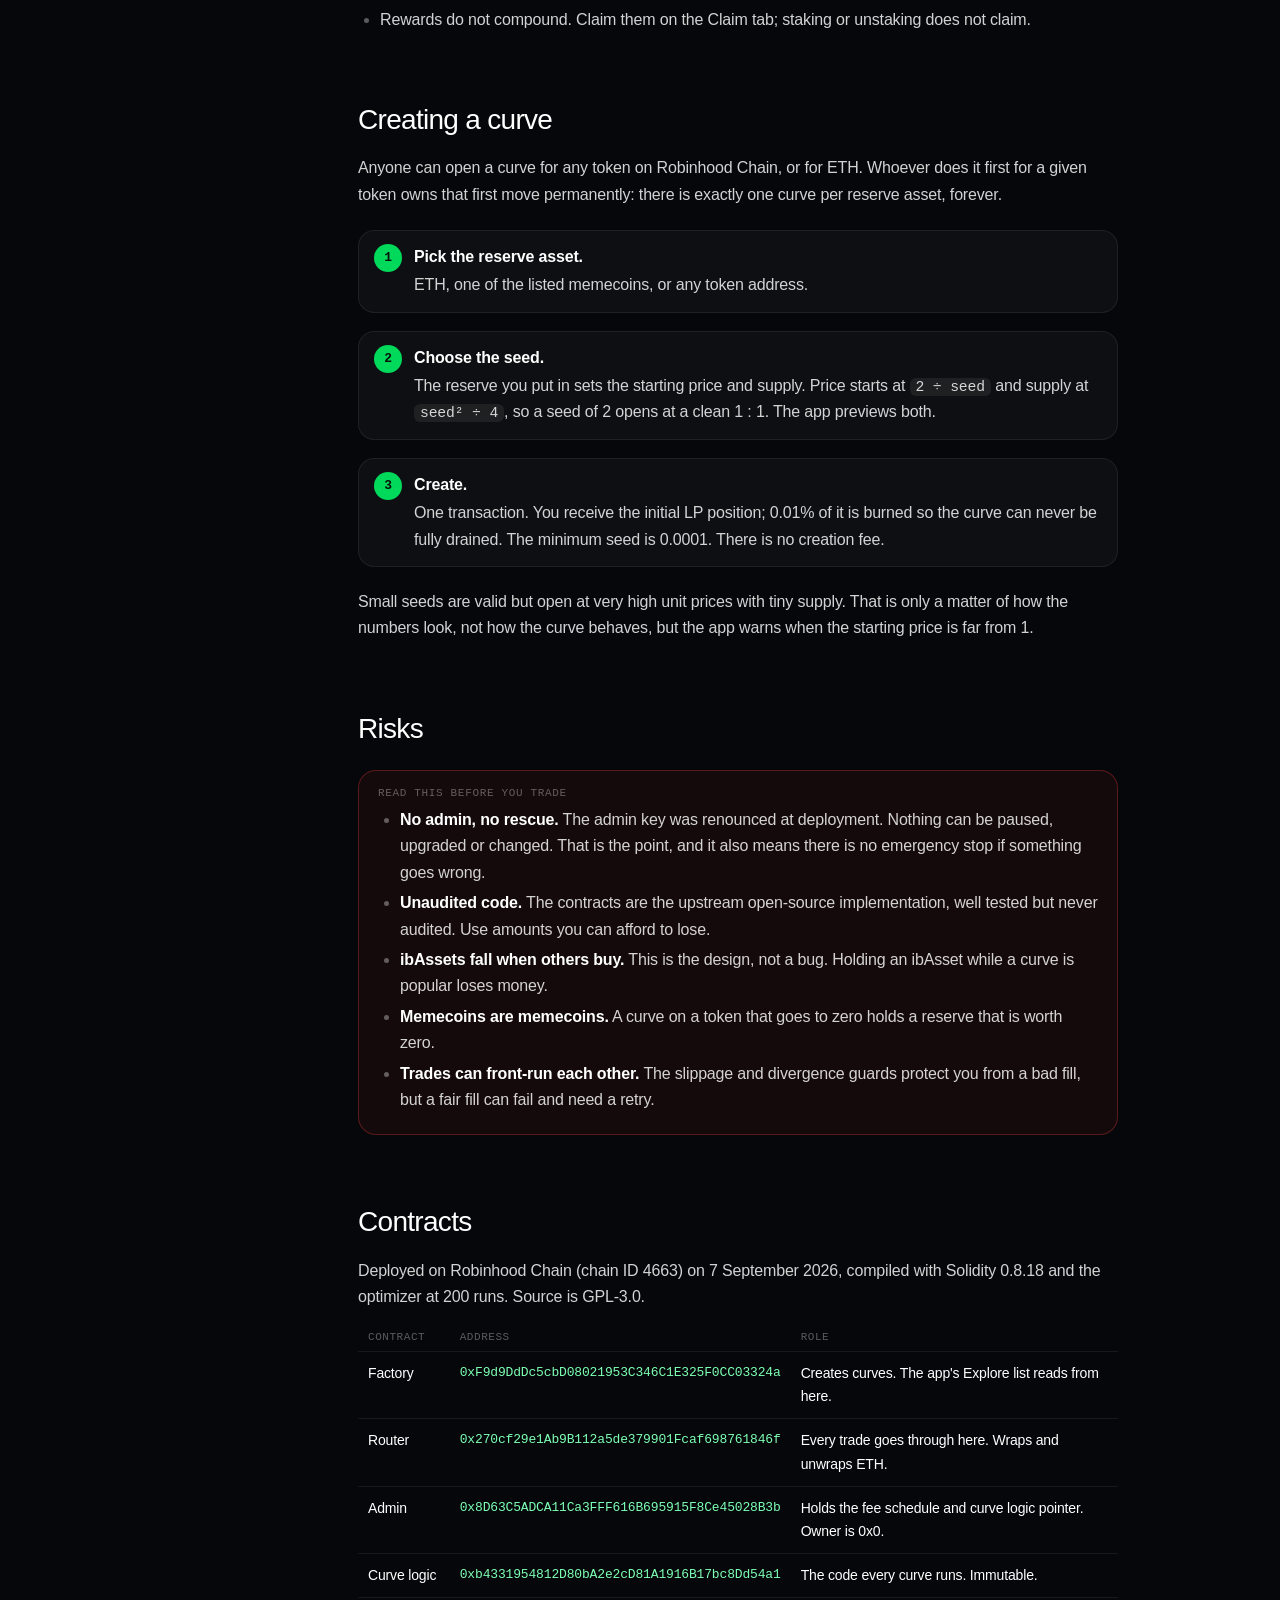
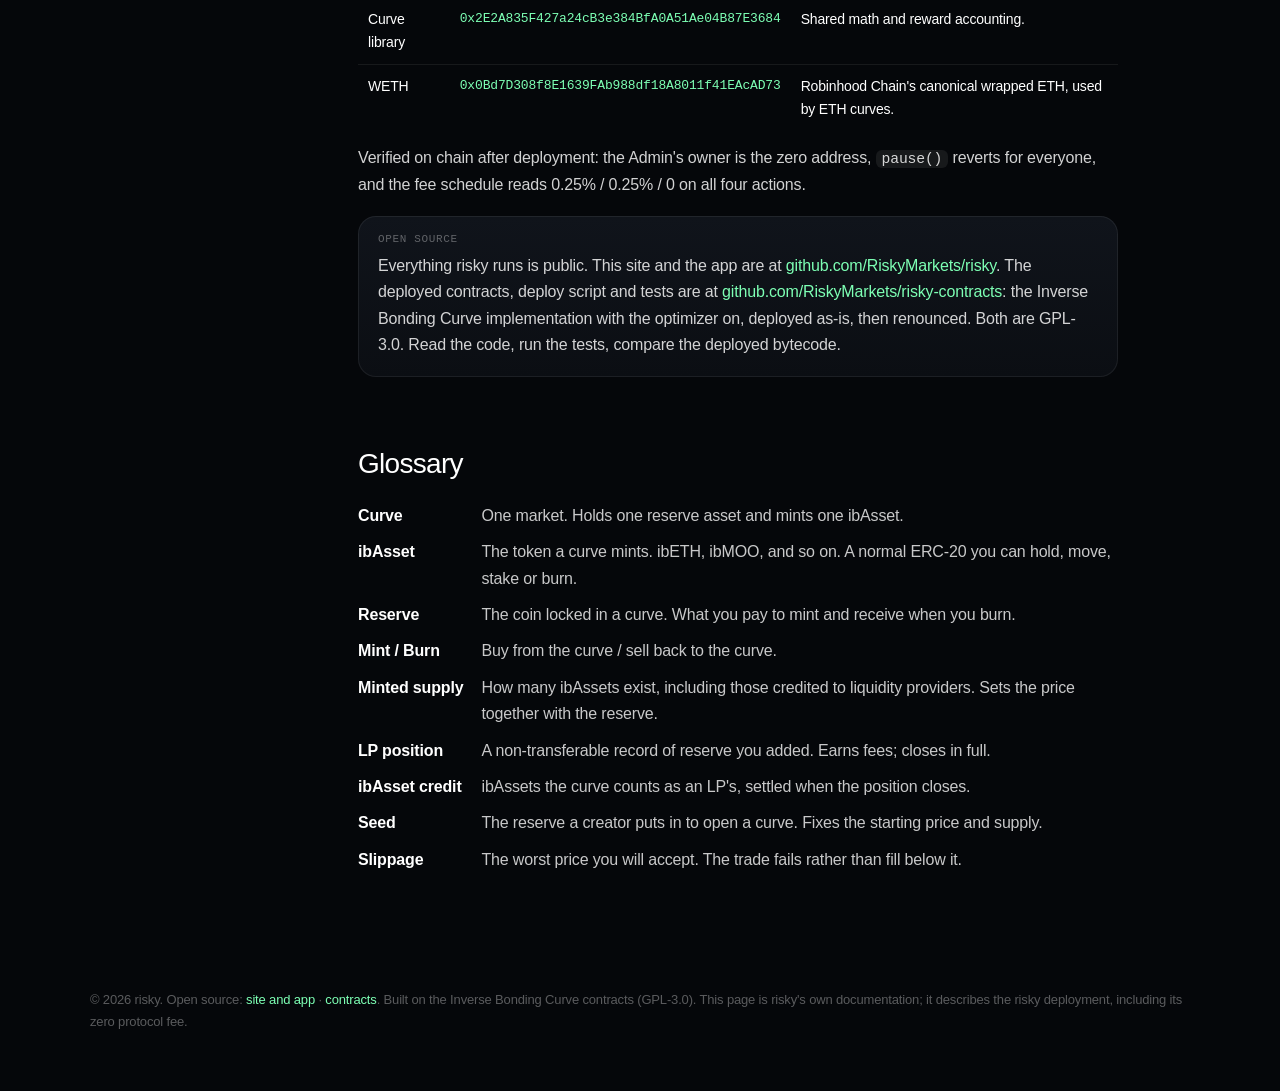
==== commit de46b696: "Point contract links at the published deployment repository" ====
--- a/docs/index.html
+++ b/docs/index.html
@@ -230,7 +230,7 @@
     </table>
     <p>Verified on chain after deployment: the Admin's owner is the zero address, <code>pause()</code> reverts for everyone, and the fee schedule reads 0.25% / 0.25% / 0 on all four actions.</p>
     <div class="card"><div class="card__label">Open source</div>
-      <p>Everything risky runs is public. This site and the app are at <a href="https://github.com/RiskyMarkets/risky">github.com/RiskyMarkets/risky</a>. The contracts are the unmodified Inverse Bonding Curve implementation at <a href="https://github.com/bear-market-labs/ibc_contract">github.com/bear-market-labs/ibc_contract</a>, compiled with the optimizer on, deployed as-is, then renounced. Both are GPL-3.0. Read the code, run the tests, compare the deployed bytecode.</p></div>
+      <p>Everything risky runs is public. This site and the app are at <a href="https://github.com/RiskyMarkets/risky">github.com/RiskyMarkets/risky</a>. The deployed contracts, deploy script and tests are at <a href="https://github.com/RiskyMarkets/risky-contracts">github.com/RiskyMarkets/risky-contracts</a>: the Inverse Bonding Curve implementation with the optimizer on, deployed as-is, then renounced. Both are GPL-3.0. Read the code, run the tests, compare the deployed bytecode.</p></div>
 
     <h2 id="glossary">Glossary</h2>
     <dl class="gloss">
@@ -246,7 +246,7 @@
     </dl>
   </main>
 </div>
-<footer>© 2026 risky. Open source: <a href="https://github.com/RiskyMarkets/risky">site and app</a> · <a href="https://github.com/bear-market-labs/ibc_contract">contracts</a>. Built on the Inverse Bonding Curve contracts (GPL-3.0). This page is risky's own documentation; it describes the risky deployment, including its zero protocol fee.</footer>
+<footer>© 2026 risky. Open source: <a href="https://github.com/RiskyMarkets/risky">site and app</a> · <a href="https://github.com/RiskyMarkets/risky-contracts">contracts</a>. Built on the Inverse Bonding Curve contracts (GPL-3.0). This page is risky's own documentation; it describes the risky deployment, including its zero protocol fee.</footer>
 
 <script type="module">
   import { buildRiskyMark } from '../scripts/risky-mark.js';
